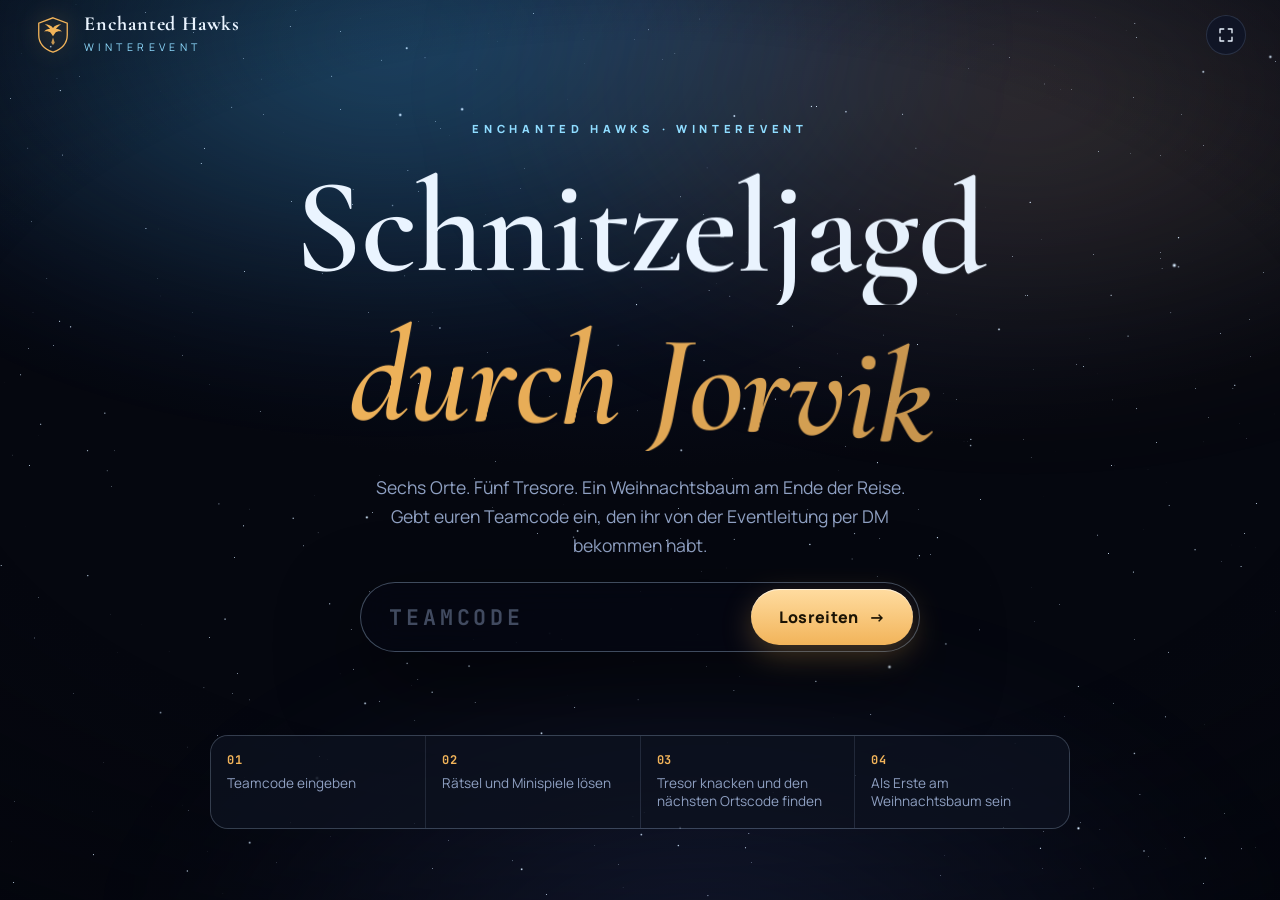
==== docs/index.html @ d9c4c658 "Winterevent-Website: Schnitzeljagd durch Jorvik Vollbild-Website mit eigenen Codes pro Team, 3D-Tres" ====
<!doctype html>
<html lang="de">
<head>
  <meta charset="utf-8">
  <meta name="viewport" content="width=device-width, initial-scale=1, viewport-fit=cover">
  <meta name="robots" content="noindex, nofollow">
  <meta name="theme-color" content="#05070f">
  <title>Schnitzeljagd durch Jorvik</title>
  <meta name="description" content="Enchanted Hawks Winterevent – Schnitzeljagd durch Jorvik">
  <link rel="icon" href="data:image/svg+xml,%3Csvg xmlns='http://www.w3.org/2000/svg' viewBox='0 0 64 64'%3E%3Ctext y='52' font-size='52'%3E%E2%9D%84%EF%B8%8F%3C/text%3E%3C/svg%3E">
  <link rel="preconnect" href="https://fonts.googleapis.com">
  <link rel="preconnect" href="https://fonts.gstatic.com" crossorigin>
  <link href="https://fonts.googleapis.com/css2?family=Cormorant+Garamond:ital,wght@0,500;0,600;0,700;1,500;1,600&family=JetBrains+Mono:wght@500;700&family=Manrope:wght@400;500;700;800&display=swap" rel="stylesheet">
  <link rel="stylesheet" href="style.css">
  <script type="importmap">{ "imports": { "three": "./vendor/three.module.min.js" } }</script>
</head>
<body>
  <!-- Ebene 1: Hintergründe -->
  <div class="bg" id="bg">
    <div class="bg-intro" id="bgIntro"><div class="aur a1"></div><div class="aur a2"></div><div class="aur a3"></div></div>
    <div class="map-stage" id="mapStage"><img id="mapImg" alt="" draggable="false"></div>
    <div class="vignette"></div>
  </div>

  <!-- Ebene 2: WebGL (Schnee + Tresor) -->
  <canvas id="gl" aria-hidden="true"></canvas>

  <!-- Ebene 3: Oberfläche -->
  <div class="ui">
    <div class="map-nodes" id="mapNodes"></div>

    <header class="hud" id="hud">
      <div class="brand">
        <svg class="crest" viewBox="0 0 64 64" aria-hidden="true"><use href="#crest"/></svg>
        <div><b>Enchanted Hawks</b><span>Winterevent</span></div>
      </div>
      <div class="hud-right">
        <div class="team" id="team" hidden><i></i><span id="teamName"></span></div>
        <button class="icon-btn" id="fsBtn" title="Vollbild" aria-label="Vollbild umschalten"><svg viewBox="0 0 24 24"><path d="M4 9V4h5M20 9V4h-5M4 15v5h5M20 15v5h-5"/></svg></button>
        <button class="icon-btn" id="logoutBtn" title="Team wechseln" aria-label="Team wechseln" hidden><svg viewBox="0 0 24 24"><path d="M15 4h4v16h-4M10 8l-4 4 4 4M6 12h10"/></svg></button>
      </div>
    </header>

    <main id="screens">
      <section class="screen" id="sIntro"></section>
      <section class="screen" id="sMap"></section>
      <section class="screen" id="sStation"></section>
      <section class="screen" id="sVault"></section>
      <section class="screen" id="sFinal"></section>
    </main>

    <nav class="progress" id="progress" hidden></nav>
  </div>

  <div class="flash" id="flash"></div>
  <div class="toast" id="toast" role="status"></div>

  <svg width="0" height="0" style="position:absolute" aria-hidden="true">
    <defs>
      <symbol id="crest" viewBox="0 0 64 64">
        <path fill="none" stroke="currentColor" stroke-width="2.2" d="M32 3 56 12v20c0 14-10 24-24 29C18 56 8 46 8 32V12z"/>
        <path fill="currentColor" d="M32 20c-3-4-8-6-14-6 4 2 7 5 9 8-4 0-7 1-10 4 5-1 9 0 11 2l4 6 4-6c2-2 6-3 11-2-3-3-6-4-10-4 2-3 5-6 9-8-6 0-11 2-14 6z"/>
        <path fill="currentColor" d="M32 36l-3 9 3 4 3-4z" opacity=".8"/>
      </symbol>
      <symbol id="lock" viewBox="0 0 24 24"><path fill="currentColor" d="M7 10V7a5 5 0 0 1 10 0v3h1.5A1.5 1.5 0 0 1 20 11.5v9a1.5 1.5 0 0 1-1.5 1.5h-13A1.5 1.5 0 0 1 4 20.5v-9A1.5 1.5 0 0 1 5.5 10H7zm2 0h6V7a3 3 0 0 0-6 0v3z"/></symbol>
      <symbol id="check" viewBox="0 0 24 24"><path fill="none" stroke="currentColor" stroke-width="3" stroke-linecap="round" stroke-linejoin="round" d="M5 12.5l4.5 4.5L19 7.5"/></symbol>
      <symbol id="hawk-shape" viewBox="0 0 64 44"><path fill="currentColor" d="M32 14c-3-5-8-8-14-9C11 4 5 6 0 9c6 0 11 2 15 5-5 0-9 2-12 6 6-2 12-2 16 0l5 6 4 14 4-14 5-6c4-2 10-2 16 0-3-4-7-6-12-6 4-3 9-5 15-5-5-3-11-5-18-4-6 1-11 4-14 9z"/></symbol>
    </defs>
  </svg>

  <script src="vendor/gsap.min.js"></script>
  <script src="data.js"></script>
  <script src="games.js"></script>
  <script type="module" src="app.js"></script>
</body>
</html>
---- docs/style.css ----
/* ============ Frost & Gold ============ */
:root {
  --ink: #05070f;
  --ink-2: #0a1022;
  --ink-3: #121c38;
  --glass: rgba(12, 20, 42, 0.62);
  --glass-hi: rgba(26, 40, 78, 0.55);
  --line: rgba(190, 220, 255, 0.14);
  --line-hi: rgba(190, 220, 255, 0.32);
  --frost: #eaf4ff;
  --ice: #8fdcff;
  --gold: #f2b45a;
  --gold-2: #ffdca0;
  --muted: #8fa0c2;
  --danger: #ff5d73;
  --ok: #7cf0bb;
  --display: 'Cormorant Garamond', Georgia, serif;
  --ui: 'Manrope', system-ui, sans-serif;
  --mono: 'JetBrains Mono', ui-monospace, monospace;
  --ease: cubic-bezier(.2, .8, .2, 1);
  color-scheme: dark;
}
* { box-sizing: border-box; -webkit-tap-highlight-color: transparent; }
html, body { margin: 0; height: 100%; background: var(--ink); }
body { font-family: var(--ui); color: var(--frost); overflow: hidden; -webkit-font-smoothing: antialiased; }
button { font: inherit; color: inherit; }
::selection { background: var(--gold); color: var(--ink); }

/* ---------- Ebenen ---------- */
.bg { position: fixed; inset: 0; z-index: 1; overflow: hidden; background: radial-gradient(120% 80% at 50% 0%, #0f1a3a 0%, var(--ink) 65%); }
#gl { position: fixed; inset: 0; width: 100%; height: 100%; z-index: 2; pointer-events: none; }
.ui { position: fixed; inset: 0; z-index: 3; }
.vignette { position: absolute; inset: 0; pointer-events: none; background: radial-gradient(120% 90% at 50% 45%, transparent 45%, rgba(3, 5, 12, 0.85) 100%); }

.bg-intro { position: absolute; inset: 0; }
.aur { position: absolute; width: 90vmax; height: 50vmax; border-radius: 50%; filter: blur(70px); opacity: 0.5; will-change: transform; }
.a1 { background: radial-gradient(closest-side, rgba(80, 210, 255, 0.55), transparent); top: -22vmax; left: -15vmax; animation: drift 22s ease-in-out infinite alternate; }
.a2 { background: radial-gradient(closest-side, rgba(242, 180, 90, 0.35), transparent); top: -18vmax; right: -25vmax; animation: drift 28s ease-in-out infinite alternate-reverse; }
.a3 { background: radial-gradient(closest-side, rgba(110, 140, 255, 0.35), transparent); bottom: -30vmax; left: 10vmax; animation: drift 34s ease-in-out infinite alternate; }
@keyframes drift { to { transform: translate3d(12vmax, 6vmax, 0) rotate(12deg); } }

.map-stage { position: absolute; opacity: 0; transform-origin: 0 0; will-change: transform; }
.map-stage img { width: 100%; height: 100%; display: block; filter: saturate(0.75) brightness(0.62) contrast(1.05); user-select: none;
  -webkit-mask-image: linear-gradient(to right, transparent, #000 9%, #000 91%, transparent), linear-gradient(to bottom, transparent 1%, #000 9%, #000 91%, transparent);
  -webkit-mask-composite: source-in; mask-image: linear-gradient(to right, transparent, #000 9%, #000 91%, transparent), linear-gradient(to bottom, transparent 1%, #000 9%, #000 91%, transparent); mask-composite: intersect; }
.map-nodes { position: absolute; transform-origin: 0 0; will-change: transform; pointer-events: none; opacity: 0; }
.map-nodes.on { pointer-events: auto; }

/* ---------- HUD ---------- */
.hud {
  position: absolute; top: 0; left: 0; right: 0; z-index: 20;
  display: flex; align-items: center; justify-content: space-between; gap: 12px;
  padding: max(14px, env(safe-area-inset-top)) clamp(16px, 3vw, 34px) 14px;
  pointer-events: none;
}
.hud > * { pointer-events: auto; }
.brand { display: flex; align-items: center; gap: 12px; }
.crest { width: 38px; height: 38px; color: var(--gold); filter: drop-shadow(0 0 12px rgba(242, 180, 90, 0.45)); }
.brand b { display: block; font-family: var(--display); font-weight: 700; font-size: 1.25rem; letter-spacing: 0.04em; line-height: 1; }
.brand span { font-size: 0.66rem; letter-spacing: 0.42em; text-transform: uppercase; color: var(--ice); }
.hud-right { display: flex; align-items: center; gap: 8px; }
.team { display: flex; align-items: center; gap: 10px; height: 40px; padding: 0 16px; border-radius: 999px; background: var(--glass); border: 1px solid var(--line); backdrop-filter: blur(14px); -webkit-backdrop-filter: blur(14px); font-weight: 700; font-size: 0.9rem; }
.team[hidden], .icon-btn[hidden], .progress[hidden] { display: none; }
.team i { width: 8px; height: 8px; border-radius: 50%; background: var(--ok); box-shadow: 0 0 10px var(--ok); }
.icon-btn { width: 40px; height: 40px; border-radius: 50%; border: 1px solid var(--line); background: var(--glass); backdrop-filter: blur(14px); -webkit-backdrop-filter: blur(14px); display: grid; place-items: center; cursor: pointer; transition: border-color .3s, transform .3s var(--ease); }
.icon-btn:hover { border-color: var(--gold); transform: translateY(-1px); }
.icon-btn svg { width: 18px; height: 18px; fill: none; stroke: var(--frost); stroke-width: 1.8; stroke-linecap: round; stroke-linejoin: round; }
@media (max-width: 560px) { .brand div { display: none; } .team { padding: 0 12px; font-size: 0.8rem; } }

/* ---------- Screens ---------- */
.screen { position: absolute; inset: 0; display: none; }
.screen.active { display: flex; }

.eyebrow { font-family: var(--ui); font-weight: 800; font-size: 0.7rem; letter-spacing: 0.42em; text-transform: uppercase; color: var(--ice); }
.display { font-family: var(--display); font-weight: 600; line-height: 0.95; letter-spacing: -0.01em; margin: 0; }
.display em { font-style: italic; color: var(--gold); }
.lead { color: var(--muted); font-size: clamp(0.98rem, 1.4vw, 1.1rem); line-height: 1.65; margin: 0; }
.split-char { display: inline-block; will-change: transform, opacity; }

/* Buttons */
.btn {
  --bg: linear-gradient(180deg, var(--gold-2), var(--gold));
  position: relative; display: inline-flex; align-items: center; justify-content: center; gap: 10px;
  height: 56px; padding: 0 28px; border-radius: 999px; border: 0; cursor: pointer;
  background: var(--bg); color: #1b1304; font-weight: 800; letter-spacing: 0.02em; white-space: nowrap;
  box-shadow: 0 10px 30px rgba(242, 180, 90, 0.28), inset 0 1px 0 rgba(255, 255, 255, 0.6);
  transition: transform .35s var(--ease), box-shadow .35s var(--ease), filter .2s;
  overflow: hidden;
}
.btn::after { content: ''; position: absolute; inset: 0; background: linear-gradient(110deg, transparent 30%, rgba(255,255,255,.55) 50%, transparent 70%); transform: translateX(-120%); transition: transform .8s var(--ease); }
.btn:hover { transform: translateY(-2px); box-shadow: 0 16px 40px rgba(242, 180, 90, 0.4), inset 0 1px 0 rgba(255,255,255,.6); }
.btn:hover::after { transform: translateX(120%); }
.btn:active { transform: translateY(1px) scale(0.98); }
.btn:disabled { filter: saturate(0.3) brightness(0.8); cursor: progress; }
.btn .arrow { transition: transform .35s var(--ease); }
.btn:hover .arrow { transform: translateX(4px); }
.btn.ghost { --bg: transparent; color: var(--frost); border: 1px solid var(--line-hi); box-shadow: none; backdrop-filter: blur(10px); }
.btn.ghost:hover { border-color: var(--gold); color: var(--gold-2); }
.btn.ice { --bg: linear-gradient(180deg, #d6f4ff, var(--ice)); color: #04212e; box-shadow: 0 10px 30px rgba(143, 220, 255, 0.28), inset 0 1px 0 rgba(255,255,255,.7); }
.btn.sm { height: 42px; padding: 0 18px; font-size: 0.88rem; }
.back { position: absolute; top: max(78px, calc(env(safe-area-inset-top) + 64px)); left: clamp(16px, 3vw, 34px); z-index: 5; }

/* Code-Feld */
.codebox { display: flex; align-items: center; gap: 6px; padding: 6px; border-radius: 999px; background: rgba(5, 8, 18, 0.72); border: 1px solid var(--line-hi); backdrop-filter: blur(18px); -webkit-backdrop-filter: blur(18px); box-shadow: 0 30px 80px rgba(0,0,0,.5); width: min(560px, 100%); transition: border-color .3s, box-shadow .3s; }
.codebox:focus-within { border-color: rgba(242, 180, 90, 0.7); box-shadow: 0 30px 80px rgba(0,0,0,.5), 0 0 0 6px rgba(242, 180, 90, 0.1); }
.codebox input { flex: 1; min-width: 0; height: 52px; border: 0; outline: 0; background: transparent; color: var(--frost); font-family: var(--mono); font-weight: 700; font-size: clamp(1.05rem, 2.6vw, 1.35rem); letter-spacing: 0.22em; text-transform: uppercase; padding: 0 8px 0 22px; }
.codebox input::placeholder { color: rgba(143, 160, 194, 0.45); letter-spacing: 0.18em; }
.codebox.err { border-color: var(--danger); }
.msg { min-height: 1.4em; margin-top: 14px; font-weight: 700; font-size: 0.92rem; color: var(--muted); }
.msg.err { color: var(--danger); }
.msg.ok { color: var(--ok); }

/* ---------- Intro ---------- */
#sIntro { align-items: center; justify-content: center; text-align: center; padding: 90px 20px 40px; overflow-y: auto; }
.intro { width: min(980px, 100%); display: flex; flex-direction: column; align-items: center; gap: 22px; }
.intro .display { font-size: clamp(3rem, 10.5vw, 8.4rem); }
.intro .display .line { display: block; overflow: hidden; padding: 0.04em 0.06em 0.1em; }
.intro .lead { max-width: 560px; }
.intro-steps { display: grid; grid-template-columns: repeat(4, 1fr); gap: 1px; margin-top: 26px; border: 1px solid var(--line); border-radius: 18px; overflow: hidden; background: var(--line); width: min(860px, 100%); }
.intro-steps div { background: rgba(6, 10, 22, 0.78); padding: 16px 16px 18px; text-align: left; font-size: 0.85rem; color: var(--muted); }
.intro-steps b { display: block; font-family: var(--mono); color: var(--gold); font-size: 0.75rem; margin-bottom: 6px; letter-spacing: 0.08em; }
@media (max-width: 720px) { .intro-steps { grid-template-columns: 1fr 1fr; } }

/* ---------- Karte ---------- */
#sMap { pointer-events: none; }
#sMap > * { pointer-events: auto; }
.node {
  position: absolute; transform: translate(-50%, -50%); width: 0; height: 0; border: 0; padding: 0; background: none; cursor: pointer;
}
.node .dot { position: absolute; left: 50%; top: 50%; width: 44px; height: 44px; margin: -22px; border-radius: 50%; display: grid; place-items: center; background: rgba(5, 8, 18, 0.85); border: 2px solid var(--line-hi); box-shadow: 0 6px 20px rgba(0,0,0,.6); transition: transform .4s var(--ease), border-color .3s; }
.node .dot svg { width: 18px; height: 18px; color: var(--muted); }
.node .num { font-family: var(--mono); font-weight: 700; color: var(--frost); }
.node .label { position: absolute; left: 50%; top: 30px; transform: translateX(-50%); white-space: nowrap; font-weight: 800; font-size: 0.74rem; letter-spacing: 0.12em; text-transform: uppercase; padding: 5px 11px; border-radius: 999px; background: rgba(5, 8, 18, 0.82); border: 1px solid var(--line); }
.node.right .label { left: 32px; top: -13px; transform: none; }
.node.done .label { color: var(--gold-2); border-color: rgba(242,180,90,.35); }
.node.current .label, .node.ready .label { color: var(--frost); border-color: rgba(143,220,255,.5); }
.node.done .dot { border-color: var(--gold); background: radial-gradient(circle, #3b2a10, #120c04); }
.node.done .dot svg { color: var(--gold); }
.node.current .dot, .node.ready .dot { border-color: var(--ice); background: radial-gradient(circle, #0e3a52, #04121b); }
.node.current .dot::before, .node.ready .dot::before { content: ''; position: absolute; inset: -2px; border-radius: 50%; border: 2px solid var(--ice); animation: ping 2.2s var(--ease) infinite; }
.node.ready .dot { border-color: var(--gold); background: radial-gradient(circle, #3b2a10, #120c04); }
.node.ready .dot::before { border-color: var(--gold); }
.node.locked { cursor: default; }
.node.locked .label { color: var(--muted); }
.node:not(.locked):hover .dot { transform: scale(1.15); }
@keyframes ping { 0% { transform: scale(1); opacity: .9; } 100% { transform: scale(2.3); opacity: 0; } }
.winter-inset { position: absolute; transform: translate(-50%, -50%); border-radius: 50%; overflow: hidden; border: 3px solid var(--gold); box-shadow: 0 0 0 8px rgba(5,8,18,.6), 0 20px 60px rgba(0,0,0,.7); pointer-events: none; }
.winter-inset img { width: 100%; height: 100%; object-fit: cover; filter: brightness(0.85); }
.routes { position: absolute; inset: 0; width: 100%; height: 100%; overflow: visible; pointer-events: none; }
.routes path { fill: none; stroke-linecap: round; }
.routes .r-bg { stroke: rgba(234, 244, 255, 0.28); stroke-width: 3; stroke-dasharray: 2 12; }
.routes .r-done { stroke: var(--gold); stroke-width: 4; filter: drop-shadow(0 0 6px rgba(242,180,90,.8)); }

.map-card {
  position: absolute; left: clamp(16px, 3vw, 34px); bottom: calc(max(20px, env(safe-area-inset-bottom)) + 64px);
  width: min(420px, calc(100% - 32px)); padding: 22px 24px 24px; border-radius: 24px;
  background: var(--glass); border: 1px solid var(--line); backdrop-filter: blur(22px) saturate(1.2); -webkit-backdrop-filter: blur(22px) saturate(1.2);
  box-shadow: 0 30px 80px rgba(0,0,0,.55);
}
.map-card h2 { font-size: clamp(2rem, 4vw, 2.8rem); margin: 6px 0 8px; }
.map-card .lead { font-size: 0.95rem; margin-bottom: 18px; }

/* Fortschritt */
.progress { pointer-events: none; position: absolute; left: 50%; bottom: max(18px, env(safe-area-inset-bottom)); transform: translateX(-50%); display: flex; gap: 6px; padding: 8px; border-radius: 999px; background: var(--glass); border: 1px solid var(--line); backdrop-filter: blur(14px); -webkit-backdrop-filter: blur(14px); z-index: 15; }
.progress span { width: 34px; height: 6px; border-radius: 6px; background: rgba(143, 160, 194, 0.25); transition: background .6s; }
.progress span.done { background: var(--gold); box-shadow: 0 0 10px rgba(242,180,90,.6); }
.progress span.current { background: var(--ice); }
@media (max-width: 760px) { .map-card { left: 16px; right: 16px; width: auto; bottom: calc(max(16px, env(safe-area-inset-bottom)) + 52px); padding: 16px 18px 18px; } .map-card h2 { font-size: 2rem; margin: 4px 0 6px; } .map-card .lead { display: -webkit-box; -webkit-line-clamp: 2; -webkit-box-orient: vertical; overflow: hidden; margin-bottom: 14px; } .map-card .btn { height: 50px; } .progress span { width: 22px; } }

/* ---------- Station ---------- */
#sStation { overflow-y: auto; overscroll-behavior: contain; background: linear-gradient(180deg, rgba(5,7,15,.78), rgba(5,7,15,.92)); backdrop-filter: blur(10px); -webkit-backdrop-filter: blur(10px); }
.station { width: min(1280px, 100%); margin: 0 auto; padding: 130px clamp(16px, 4vw, 48px) 130px; display: grid; grid-template-columns: minmax(0, 0.85fr) minmax(0, 1.15fr); gap: clamp(28px, 5vw, 72px); align-items: start; }
.station-side { position: sticky; top: 130px; }
.station-side .display { font-size: clamp(2.8rem, 6.5vw, 5.6rem); margin: 10px 0 18px; }
.station-side .tag { display: inline-flex; gap: 8px; align-items: center; font-family: var(--mono); font-size: 0.78rem; color: var(--gold); border: 1px solid rgba(242,180,90,.4); padding: 6px 12px; border-radius: 999px; margin-top: 22px; }
.station-main { min-width: 0; }
.stage-card { background: rgba(10, 16, 34, 0.7); border: 1px solid var(--line); border-radius: 28px; padding: clamp(18px, 3vw, 32px); box-shadow: 0 40px 100px rgba(0,0,0,.45); }
.cta-row { display: flex; flex-wrap: wrap; gap: 12px; align-items: center; margin-top: 26px; }
.cta-note { color: var(--ok); font-weight: 700; font-size: 0.92rem; }
@media (max-width: 900px) { .station { grid-template-columns: 1fr; padding-top: 120px; } .station-side { position: static; } }

/* Ankunft / gesperrt */
.arrive { margin: auto; width: min(760px, 100%); padding: 120px 20px 110px; text-align: center; display: flex; flex-direction: column; align-items: center; gap: 18px; }
.arrive .display { font-size: clamp(3rem, 10vw, 7rem); }
.arrive .lead { max-width: 520px; }
.arrive-map { position: relative; width: min(360px, 80vw); aspect-ratio: 1; border-radius: 50%; overflow: hidden; border: 3px solid var(--gold); box-shadow: 0 0 0 10px rgba(5,8,18,.6), 0 30px 80px rgba(0,0,0,.6); }
.arrive-map img { width: 100%; height: 100%; object-fit: cover; }
.arrive-map .pin { position: absolute; width: 18px; height: 18px; margin: -9px; border-radius: 50%; background: var(--gold); box-shadow: 0 0 0 6px rgba(242,180,90,.35), 0 0 30px 8px rgba(255,220,160,.8); }
.arrive-map .pin::after { content: ''; position: absolute; inset: -6px; border-radius: 50%; border: 2px solid var(--gold-2); animation: ping 1.8s var(--ease) infinite; }

/* ---------- Tresor ---------- */
#sVault { flex-direction: column; align-items: center; justify-content: flex-end; padding: 0 16px calc(max(26px, env(safe-area-inset-bottom)) + 60px); text-align: center; pointer-events: none; }
#sVault > * { pointer-events: auto; }
.vault-ui { display: flex; flex-direction: column; align-items: center; gap: 10px; width: min(560px, 100%); }
.vault-ui .eyebrow { margin-bottom: 4px; }
.vault-title { font-family: var(--display); font-weight: 600; font-size: clamp(1.8rem, 4vw, 2.6rem); margin: 0 0 8px; text-shadow: 0 4px 30px #000; }
.vault-hint { color: var(--muted); font-size: 0.9rem; margin: 0 0 6px; text-shadow: 0 2px 12px #000; }
.reveal { position: absolute; inset: 0; display: none; align-items: center; justify-content: center; padding: 100px 16px 90px; pointer-events: none; }
.reveal.on { display: flex; }
.reveal-card { pointer-events: auto; text-align: center; width: min(640px, 100%); padding: clamp(24px, 4vw, 40px); border-radius: 30px; background: rgba(10, 7, 3, 0.74); border: 1px solid rgba(255, 220, 160, 0.4); backdrop-filter: blur(18px) saturate(1.3); -webkit-backdrop-filter: blur(16px); box-shadow: 0 40px 120px rgba(0,0,0,.5), 0 0 120px rgba(242,180,90,.25); }
.reveal-card .display { font-size: clamp(2.2rem, 6vw, 3.8rem); margin: 8px 0 14px; }
.big-code { display: flex; justify-content: center; flex-wrap: wrap; gap: 6px; margin: 18px 0 20px; }
.big-code span { font-family: var(--mono); font-weight: 700; font-size: clamp(1.4rem, 4.6vw, 2.4rem); min-width: 1.1em; padding: 6px 4px; border-radius: 10px; color: var(--gold-2); background: rgba(5,8,18,.7); border: 1px solid rgba(242,180,90,.45); text-shadow: 0 0 18px rgba(242,180,90,.8); }
.big-code span.sep { background: none; border: 0; color: var(--muted); min-width: .5em; }
.reveal-card .lead { font-size: 0.95rem; color: #d9c9ad; }
.fallback-vault { width: 220px; height: 220px; margin: 0 auto 24px; border-radius: 50%; border: 8px solid var(--gold); background: radial-gradient(circle, #6d7894, #2e3548); }

/* ---------- Finale ---------- */
#sFinal { overflow-y: auto; align-items: center; justify-content: center; background: radial-gradient(80% 70% at 50% 40%, rgba(242,180,90,.18), rgba(5,7,15,.92) 70%); }
.final { width: min(820px, 100%); padding: 110px 20px 110px; text-align: center; display: flex; flex-direction: column; align-items: center; gap: 16px; }
.final .display { font-size: clamp(3.2rem, 11vw, 8rem); }
.final .tree { width: min(200px, 46vw); filter: drop-shadow(0 0 40px rgba(242,180,90,.35)); }
.final .tree .light { animation: twinkle 1.6s ease-in-out infinite alternate; }
@keyframes twinkle { from { opacity: .3; } to { opacity: 1; } }
.final .stamp { font-family: var(--mono); color: var(--muted); font-size: 0.9rem; }

/* ---------- Effekte ---------- */
.flash { position: fixed; inset: 0; z-index: 40; pointer-events: none; opacity: 0; background: radial-gradient(circle at 50% 50%, rgba(255, 236, 200, 0.95), rgba(242, 180, 90, 0.4) 40%, transparent 75%); }
.toast { position: fixed; left: 50%; top: 84px; z-index: 50; transform: translate(-50%, -20px); opacity: 0; pointer-events: none; padding: 12px 20px; border-radius: 999px; background: rgba(5,8,18,.9); border: 1px solid var(--line-hi); font-weight: 700; font-size: 0.9rem; }
.confetti { position: fixed; top: 0; left: 0; z-index: 45; width: 9px; height: 14px; pointer-events: none; border-radius: 2px; will-change: transform; }

/* ============ Minispiele ============ */
.slots { display: flex; gap: 8px; flex-wrap: wrap; justify-content: center; margin: 22px 0 4px; }
.slot { width: 46px; height: 58px; border-radius: 12px; display: grid; place-items: center; font-family: var(--mono); font-weight: 700; font-size: 1.5rem; color: var(--gold-2); background: rgba(5,8,18,.7); border: 1px dashed rgba(242,180,90,.35); }
.slot.filled { border: 1px solid var(--gold); box-shadow: 0 0 18px rgba(242,180,90,.35), inset 0 0 12px rgba(242,180,90,.15); animation: pop .5s var(--ease); }
@keyframes pop { 0% { transform: scale(.4) rotate(-8deg); opacity: 0; } 100% { transform: none; opacity: 1; } }
.game-meta { text-align: center; color: var(--muted); margin-top: 12px; font-size: 0.88rem; font-family: var(--mono); }
.solved-note { display: none; }
.loading { display: grid; place-items: center; min-height: 260px; color: var(--muted); }
.spinner { width: 40px; height: 40px; border-radius: 50%; border: 3px solid rgba(143,220,255,.15); border-top-color: var(--ice); animation: spin .9s linear infinite; margin: 0 auto 12px; }
@keyframes spin { to { transform: rotate(360deg); } }
.shake { animation: shake .45s; }
@keyframes shake { 20%, 60% { transform: translateX(-8px); } 40%, 80% { transform: translateX(8px); } }

/* Rätsel */
.riddles { display: grid; grid-template-columns: repeat(2, minmax(0, 1fr)); gap: 14px; }
@media (max-width: 620px) { .riddles { grid-template-columns: 1fr; } }
.riddle { position: relative; padding: 22px 22px 20px; border-radius: 20px; background: linear-gradient(160deg, rgba(26,40,78,.55), rgba(10,16,34,.4)); border: 1px solid var(--line); }
.riddle .nr { font-family: var(--mono); font-size: 0.75rem; color: var(--gold); letter-spacing: 0.12em; margin-bottom: 10px; }
.riddle .nr b { font-family: var(--display); font-size: 2.4rem; line-height: 1; margin-right: 6px; color: var(--gold-2); font-weight: 600; }
.riddle p { margin: 0; font-family: var(--display); font-style: italic; font-size: 1.22rem; line-height: 1.45; color: #dfe9fb; }
.riddle .place-row { display: flex; gap: 8px; margin-top: 14px; }
.riddle .place-row input { flex: 1; min-width: 0; height: 42px; padding: 0 14px; border-radius: 999px; border: 1px solid var(--line-hi); background: rgba(5,8,18,.6); color: var(--frost); font: inherit; }
.riddle .digit-badge { margin-top: 12px; color: var(--ok); font-weight: 700; }

/* Memory */
.memory { display: grid; grid-template-columns: repeat(4, minmax(0, 1fr)); gap: clamp(8px, 1.4vw, 14px); max-width: 560px; margin: 0 auto; }
.card { aspect-ratio: 3 / 4; perspective: 900px; cursor: pointer; border: 0; padding: 0; background: none; }
.card-inner { position: relative; width: 100%; height: 100%; transition: transform .6s var(--ease); transform-style: preserve-3d; }
.card.flipped .card-inner, .card.matched .card-inner { transform: rotateY(180deg); }
.card-face { position: absolute; inset: 0; border-radius: 16px; backface-visibility: hidden; -webkit-backface-visibility: hidden; display: grid; place-items: center; }
.card-back { background: linear-gradient(150deg, #16234a, #070c1c); border: 1px solid rgba(242,180,90,.35); box-shadow: inset 0 0 0 6px rgba(5,8,18,.6), inset 0 0 0 7px rgba(242,180,90,.18); }
.card-back svg { width: 42%; color: var(--gold); opacity: .8; }
.card:hover .card-back { border-color: var(--gold); }
.card-front { transform: rotateY(180deg); background: linear-gradient(160deg, #f6fbff, #cfe3f7); border: 1px solid #fff; }
.card-front svg { width: 64%; height: 64%; }
.card.matched .card-front { box-shadow: 0 0 0 2px var(--gold), 0 0 26px rgba(242,180,90,.55); }

/* Detektiv */
.scene-wrap { position: relative; border-radius: 20px; overflow: hidden; border: 1px solid var(--line-hi); box-shadow: 0 20px 60px rgba(0,0,0,.5); }
.scene { display: block; width: 100%; height: auto; cursor: crosshair; touch-action: manipulation; }
.find-list { display: flex; gap: 8px; flex-wrap: wrap; justify-content: center; margin-top: 16px; }
.find-item { padding: 7px 14px; border-radius: 999px; border: 1px solid var(--line-hi); color: var(--muted); font-weight: 700; font-size: 0.85rem; }
.find-item.found { color: var(--ok); border-color: rgba(124,240,187,.6); text-decoration: line-through; }

/* Buchstabensalat */
.words { display: grid; gap: 10px; }
.word-row { display: grid; grid-template-columns: minmax(0, 1fr) minmax(0, 1fr) auto; gap: 10px; align-items: center; padding: 12px 12px 12px 18px; border-radius: 18px; background: rgba(26,40,78,.35); border: 1px solid var(--line); transition: border-color .3s, background .3s; }
.scrambled { font-family: var(--mono); font-weight: 700; letter-spacing: 0.28em; color: var(--ice); font-size: 1.05rem; word-break: break-all; }
.word-hint { display: block; font-family: var(--ui); letter-spacing: 0; font-weight: 500; font-size: 0.8rem; color: var(--muted); margin-top: 4px; }
.word-row input { height: 44px; padding: 0 14px; border-radius: 999px; border: 1px solid var(--line-hi); background: rgba(5,8,18,.6); color: var(--frost); font-family: var(--mono); font-weight: 700; letter-spacing: .12em; text-transform: uppercase; min-width: 0; width: 100%; }
.word-row input:focus { outline: none; border-color: var(--gold); }
.word-row .btn { height: 44px; padding: 0 18px; font-size: .85rem; }
.word-row.solved { border-color: rgba(124,240,187,.5); background: rgba(124,240,187,.06); }
.word-row.solved input { color: var(--ok); border-color: rgba(124,240,187,.5); }
@media (max-width: 560px) { .word-row { grid-template-columns: 1fr auto; } .word-row .scrambled { grid-column: 1 / -1; } }

/* Schiebepuzzle */
.slide { position: relative; width: min(420px, 100%); aspect-ratio: 1; margin: 0 auto; border-radius: 20px; background: rgba(5,8,18,.8); border: 1px solid rgba(242,180,90,.5); overflow: hidden; touch-action: manipulation; box-shadow: 0 30px 80px rgba(0,0,0,.5); }
.tile { position: absolute; width: calc(100% / 3); height: calc(100% / 3); border: 1px solid rgba(5,8,18,.9); background-repeat: no-repeat; background-size: 300% 300%; cursor: pointer; transition: left .22s var(--ease), top .22s var(--ease); border-radius: 6px; padding: 0; }
.tile:focus-visible { outline: 2px solid var(--ice); z-index: 2; }
.slide.solved .tile { border-color: transparent; border-radius: 0; cursor: default; }

@media (prefers-reduced-motion: reduce) {
  *, *::before, *::after { animation-duration: .01ms !important; transition-duration: .01ms !important; }
}
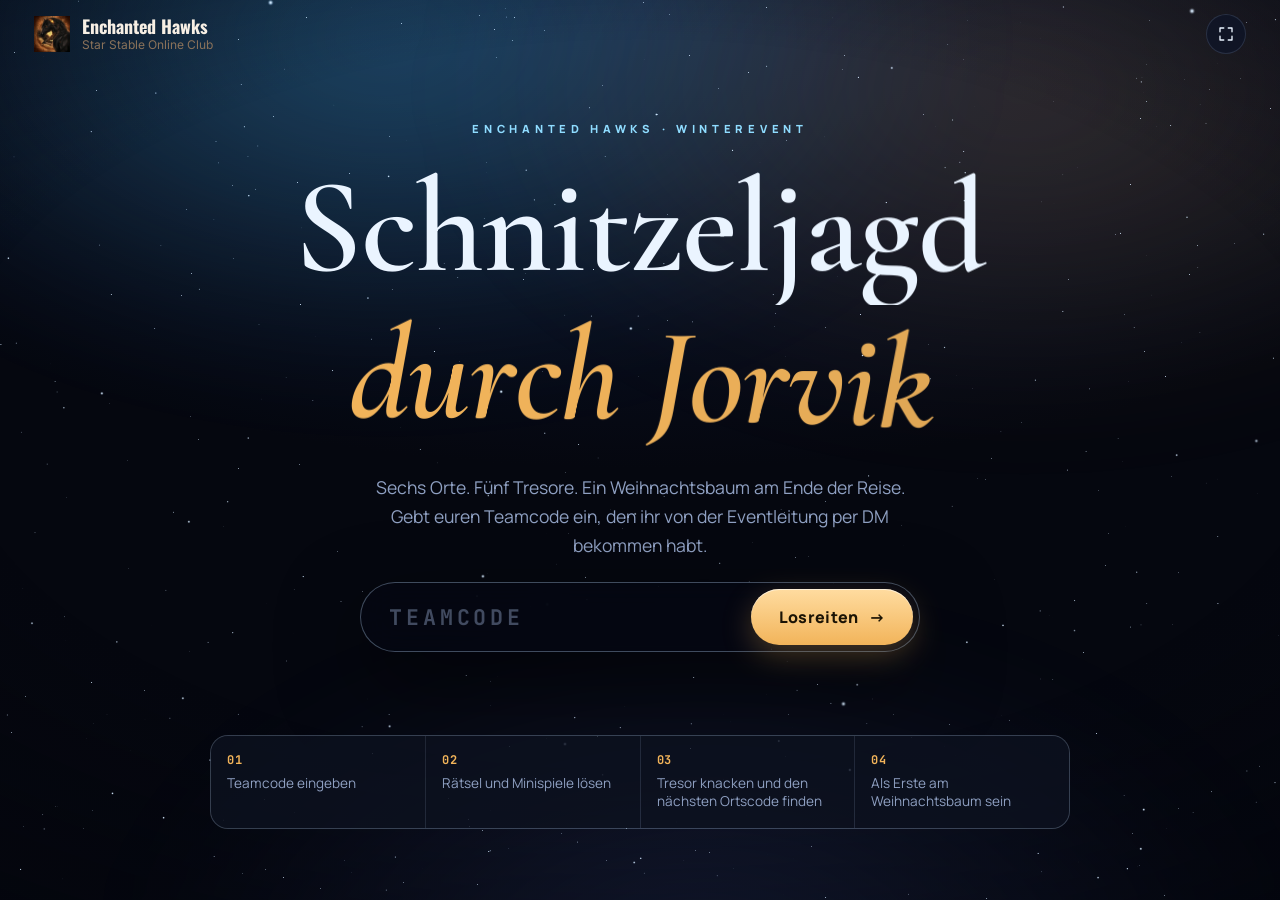
==== commit a586d20f: "nginx-Deployment mit Anleitung, Club-Logo wie enchantedhawks.eu - deploy/nginx/winterevent.conf: sta" ====
--- a/docs/index.html
+++ b/docs/index.html
@@ -7,10 +7,10 @@
   <meta name="theme-color" content="#05070f">
   <title>Schnitzeljagd durch Jorvik</title>
   <meta name="description" content="Enchanted Hawks Winterevent – Schnitzeljagd durch Jorvik">
-  <link rel="icon" href="data:image/svg+xml,%3Csvg xmlns='http://www.w3.org/2000/svg' viewBox='0 0 64 64'%3E%3Ctext y='52' font-size='52'%3E%E2%9D%84%EF%B8%8F%3C/text%3E%3C/svg%3E">
+  <link rel="icon" type="image/webp" href="img/logo-mark.webp">
   <link rel="preconnect" href="https://fonts.googleapis.com">
   <link rel="preconnect" href="https://fonts.gstatic.com" crossorigin>
-  <link href="https://fonts.googleapis.com/css2?family=Cormorant+Garamond:ital,wght@0,500;0,600;0,700;1,500;1,600&family=JetBrains+Mono:wght@500;700&family=Manrope:wght@400;500;700;800&display=swap" rel="stylesheet">
+  <link href="https://fonts.googleapis.com/css2?family=Cormorant+Garamond:ital,wght@0,500;0,600;0,700;1,500;1,600&family=Inter:wght@400&family=JetBrains+Mono:wght@500;700&family=Manrope:wght@400;500;700;800&family=Oswald:wght@700&display=swap" rel="stylesheet">
   <link rel="stylesheet" href="style.css">
   <script type="importmap">{ "imports": { "three": "./vendor/three.module.min.js" } }</script>
 </head>
@@ -30,10 +30,13 @@
     <div class="map-nodes" id="mapNodes"></div>
 
     <header class="hud" id="hud">
-      <div class="brand">
-        <svg class="crest" viewBox="0 0 64 64" aria-hidden="true"><use href="#crest"/></svg>
-        <div><b>Enchanted Hawks</b><span>Winterevent</span></div>
-      </div>
+      <a class="brand" href="https://enchantedhawks.eu" target="_blank" rel="noopener" aria-label="Enchanted Hawks – zur Clubseite">
+        <img src="img/logo-mark.webp" alt="" class="brand-logo" width="40" height="40">
+        <span class="brand-text">
+          <span class="brand-name">Enchanted Hawks</span>
+          <span class="brand-tag">Star Stable Online Club</span>
+        </span>
+      </a>
       <div class="hud-right">
         <div class="team" id="team" hidden><i></i><span id="teamName"></span></div>
         <button class="icon-btn" id="fsBtn" title="Vollbild" aria-label="Vollbild umschalten"><svg viewBox="0 0 24 24"><path d="M4 9V4h5M20 9V4h-5M4 15v5h5M20 15v5h-5"/></svg></button>
--- a/docs/style.css
+++ b/docs/style.css
@@ -14,6 +14,8 @@
   --muted: #8fa0c2;
   --danger: #ff5d73;
   --ok: #7cf0bb;
+  --brand-text: #f7efe4;
+  --brand-dim: #8a725a;
   --display: 'Cormorant Garamond', Georgia, serif;
   --ui: 'Manrope', system-ui, sans-serif;
   --mono: 'JetBrains Mono', ui-monospace, monospace;
@@ -54,10 +56,13 @@
   pointer-events: none;
 }
 .hud > * { pointer-events: auto; }
-.brand { display: flex; align-items: center; gap: 12px; }
-.crest { width: 38px; height: 38px; color: var(--gold); filter: drop-shadow(0 0 12px rgba(242, 180, 90, 0.45)); }
-.brand b { display: block; font-family: var(--display); font-weight: 700; font-size: 1.25rem; letter-spacing: 0.04em; line-height: 1; }
-.brand span { font-size: 0.66rem; letter-spacing: 0.42em; text-transform: uppercase; color: var(--ice); }
+/* Marke exakt wie auf enchantedhawks.eu */
+.brand { display: flex; align-items: center; gap: .75rem; text-decoration: none; color: var(--brand-text); }
+.brand-logo { width: 2.25rem; height: 2.25rem; border-radius: 0; object-fit: cover; display: block; }
+.brand-text { display: flex; flex-direction: column; line-height: 1.2; }
+.brand-name { font-family: 'Oswald', 'Haettenschweiler', 'Arial Narrow', sans-serif; font-weight: 700; font-size: 1.125rem; }
+.brand-tag { font-family: 'Inter', system-ui, -apple-system, 'Segoe UI', sans-serif; font-size: .75rem; color: var(--brand-dim); }
+.brand:focus-visible { outline: 2px solid var(--gold); outline-offset: 4px; }
 .hud-right { display: flex; align-items: center; gap: 8px; }
 .team { display: flex; align-items: center; gap: 10px; height: 40px; padding: 0 16px; border-radius: 999px; background: var(--glass); border: 1px solid var(--line); backdrop-filter: blur(14px); -webkit-backdrop-filter: blur(14px); font-weight: 700; font-size: 0.9rem; }
 .team[hidden], .icon-btn[hidden], .progress[hidden] { display: none; }
@@ -65,7 +70,7 @@
 .icon-btn { width: 40px; height: 40px; border-radius: 50%; border: 1px solid var(--line); background: var(--glass); backdrop-filter: blur(14px); -webkit-backdrop-filter: blur(14px); display: grid; place-items: center; cursor: pointer; transition: border-color .3s, transform .3s var(--ease); }
 .icon-btn:hover { border-color: var(--gold); transform: translateY(-1px); }
 .icon-btn svg { width: 18px; height: 18px; fill: none; stroke: var(--frost); stroke-width: 1.8; stroke-linecap: round; stroke-linejoin: round; }
-@media (max-width: 560px) { .brand div { display: none; } .team { padding: 0 12px; font-size: 0.8rem; } }
+@media (max-width: 560px) { .brand-text { display: none; } .team { padding: 0 12px; font-size: 0.8rem; } }
 
 /* ---------- Screens ---------- */
 .screen { position: absolute; inset: 0; display: none; }
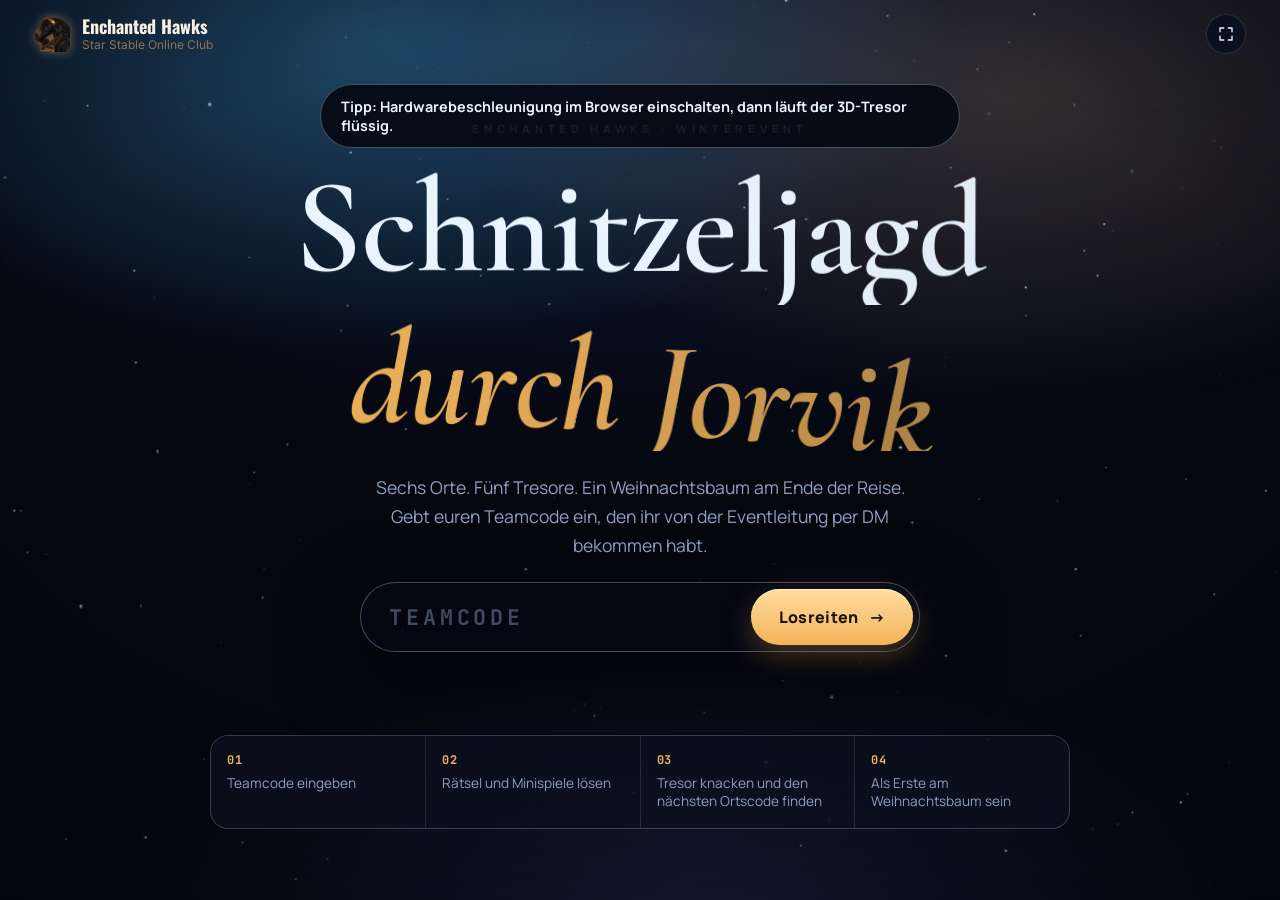
==== commit 15babe78: "Opera GX: Lite-Modus ohne Hardwarebeschleunigung - Erkennt Software-WebGL (z. B. Opera GX mit abgesc" ====
--- a/docs/index.html
+++ b/docs/index.html
@@ -5,6 +5,7 @@
   <meta name="viewport" content="width=device-width, initial-scale=1, viewport-fit=cover">
   <meta name="robots" content="noindex, nofollow">
   <meta name="theme-color" content="#05070f">
+  <meta name="color-scheme" content="dark">
   <title>Schnitzeljagd durch Jorvik</title>
   <meta name="description" content="Enchanted Hawks Winterevent – Schnitzeljagd durch Jorvik">
   <link rel="icon" type="image/webp" href="img/logo-mark.webp">
--- a/docs/style.css
+++ b/docs/style.css
@@ -3,7 +3,7 @@
   --ink: #05070f;
   --ink-2: #0a1022;
   --ink-3: #121c38;
-  --glass: rgba(12, 20, 42, 0.62);
+  --glass: rgba(10, 16, 34, 0.9);
   --glass-hi: rgba(26, 40, 78, 0.55);
   --line: rgba(190, 220, 255, 0.14);
   --line-hi: rgba(190, 220, 255, 0.32);
@@ -35,7 +35,11 @@
 .vignette { position: absolute; inset: 0; pointer-events: none; background: radial-gradient(120% 90% at 50% 45%, transparent 45%, rgba(3, 5, 12, 0.85) 100%); }
 
 .bg-intro { position: absolute; inset: 0; }
-.aur { position: absolute; width: 90vmax; height: 50vmax; border-radius: 50%; filter: blur(70px); opacity: 0.5; will-change: transform; }
+.aur { position: absolute; width: 90vmax; height: 50vmax; border-radius: 50%; opacity: 0.5; will-change: transform; }
+@media (max-width: 760px) { .aur { animation: none !important; } }
+/* Lite-Modus (ohne Grafikkarte): keine dauerhaften Hintergrund-Animationen */
+.lite .aur, .lite .node .dot::before, .lite .final .tree .light { animation: none !important; }
+.lite .map-stage img { -webkit-mask-image: none; mask-image: none; }
 .a1 { background: radial-gradient(closest-side, rgba(80, 210, 255, 0.55), transparent); top: -22vmax; left: -15vmax; animation: drift 22s ease-in-out infinite alternate; }
 .a2 { background: radial-gradient(closest-side, rgba(242, 180, 90, 0.35), transparent); top: -18vmax; right: -25vmax; animation: drift 28s ease-in-out infinite alternate-reverse; }
 .a3 { background: radial-gradient(closest-side, rgba(110, 140, 255, 0.35), transparent); bottom: -30vmax; left: 10vmax; animation: drift 34s ease-in-out infinite alternate; }
@@ -58,16 +62,16 @@
 .hud > * { pointer-events: auto; }
 /* Marke exakt wie auf enchantedhawks.eu */
 .brand { display: flex; align-items: center; gap: .75rem; text-decoration: none; color: var(--brand-text); }
-.brand-logo { width: 2.25rem; height: 2.25rem; border-radius: 0; object-fit: cover; display: block; }
+.brand-logo { width: 2.25rem; height: 2.25rem; object-fit: contain; display: block; filter: drop-shadow(0 0 5px rgba(242, 172, 85, 0.45)); }
 .brand-text { display: flex; flex-direction: column; line-height: 1.2; }
 .brand-name { font-family: 'Oswald', 'Haettenschweiler', 'Arial Narrow', sans-serif; font-weight: 700; font-size: 1.125rem; }
 .brand-tag { font-family: 'Inter', system-ui, -apple-system, 'Segoe UI', sans-serif; font-size: .75rem; color: var(--brand-dim); }
 .brand:focus-visible { outline: 2px solid var(--gold); outline-offset: 4px; }
 .hud-right { display: flex; align-items: center; gap: 8px; }
-.team { display: flex; align-items: center; gap: 10px; height: 40px; padding: 0 16px; border-radius: 999px; background: var(--glass); border: 1px solid var(--line); backdrop-filter: blur(14px); -webkit-backdrop-filter: blur(14px); font-weight: 700; font-size: 0.9rem; }
+.team { display: flex; align-items: center; gap: 10px; height: 40px; padding: 0 16px; border-radius: 999px; background: var(--glass); border: 1px solid var(--line); font-weight: 700; font-size: 0.9rem; }
 .team[hidden], .icon-btn[hidden], .progress[hidden] { display: none; }
 .team i { width: 8px; height: 8px; border-radius: 50%; background: var(--ok); box-shadow: 0 0 10px var(--ok); }
-.icon-btn { width: 40px; height: 40px; border-radius: 50%; border: 1px solid var(--line); background: var(--glass); backdrop-filter: blur(14px); -webkit-backdrop-filter: blur(14px); display: grid; place-items: center; cursor: pointer; transition: border-color .3s, transform .3s var(--ease); }
+.icon-btn { width: 40px; height: 40px; border-radius: 50%; border: 1px solid var(--line); background: var(--glass); display: grid; place-items: center; cursor: pointer; transition: border-color .3s, transform .3s var(--ease); }
 .icon-btn:hover { border-color: var(--gold); transform: translateY(-1px); }
 .icon-btn svg { width: 18px; height: 18px; fill: none; stroke: var(--frost); stroke-width: 1.8; stroke-linecap: round; stroke-linejoin: round; }
 @media (max-width: 560px) { .brand-text { display: none; } .team { padding: 0 12px; font-size: 0.8rem; } }
@@ -99,14 +103,14 @@
 .btn:disabled { filter: saturate(0.3) brightness(0.8); cursor: progress; }
 .btn .arrow { transition: transform .35s var(--ease); }
 .btn:hover .arrow { transform: translateX(4px); }
-.btn.ghost { --bg: transparent; color: var(--frost); border: 1px solid var(--line-hi); box-shadow: none; backdrop-filter: blur(10px); }
+.btn.ghost { --bg: transparent; color: var(--frost); border: 1px solid var(--line-hi); box-shadow: none; }
 .btn.ghost:hover { border-color: var(--gold); color: var(--gold-2); }
 .btn.ice { --bg: linear-gradient(180deg, #d6f4ff, var(--ice)); color: #04212e; box-shadow: 0 10px 30px rgba(143, 220, 255, 0.28), inset 0 1px 0 rgba(255,255,255,.7); }
 .btn.sm { height: 42px; padding: 0 18px; font-size: 0.88rem; }
 .back { position: absolute; top: max(78px, calc(env(safe-area-inset-top) + 64px)); left: clamp(16px, 3vw, 34px); z-index: 5; }
 
 /* Code-Feld */
-.codebox { display: flex; align-items: center; gap: 6px; padding: 6px; border-radius: 999px; background: rgba(5, 8, 18, 0.72); border: 1px solid var(--line-hi); backdrop-filter: blur(18px); -webkit-backdrop-filter: blur(18px); box-shadow: 0 30px 80px rgba(0,0,0,.5); width: min(560px, 100%); transition: border-color .3s, box-shadow .3s; }
+.codebox { display: flex; align-items: center; gap: 6px; padding: 6px; border-radius: 999px; background: rgba(5, 8, 18, 0.72); border: 1px solid var(--line-hi); box-shadow: 0 30px 80px rgba(0,0,0,.5); width: min(560px, 100%); transition: border-color .3s, box-shadow .3s; }
 .codebox:focus-within { border-color: rgba(242, 180, 90, 0.7); box-shadow: 0 30px 80px rgba(0,0,0,.5), 0 0 0 6px rgba(242, 180, 90, 0.1); }
 .codebox input { flex: 1; min-width: 0; height: 52px; border: 0; outline: 0; background: transparent; color: var(--frost); font-family: var(--mono); font-weight: 700; font-size: clamp(1.05rem, 2.6vw, 1.35rem); letter-spacing: 0.22em; text-transform: uppercase; padding: 0 8px 0 22px; }
 .codebox input::placeholder { color: rgba(143, 160, 194, 0.45); letter-spacing: 0.18em; }
@@ -159,21 +163,21 @@
 .map-card {
   position: absolute; left: clamp(16px, 3vw, 34px); bottom: calc(max(20px, env(safe-area-inset-bottom)) + 64px);
   width: min(420px, calc(100% - 32px)); padding: 22px 24px 24px; border-radius: 24px;
-  background: var(--glass); border: 1px solid var(--line); backdrop-filter: blur(22px) saturate(1.2); -webkit-backdrop-filter: blur(22px) saturate(1.2);
+  background: var(--glass); border: 1px solid var(--line);
   box-shadow: 0 30px 80px rgba(0,0,0,.55);
 }
 .map-card h2 { font-size: clamp(2rem, 4vw, 2.8rem); margin: 6px 0 8px; }
 .map-card .lead { font-size: 0.95rem; margin-bottom: 18px; }
 
 /* Fortschritt */
-.progress { pointer-events: none; position: absolute; left: 50%; bottom: max(18px, env(safe-area-inset-bottom)); transform: translateX(-50%); display: flex; gap: 6px; padding: 8px; border-radius: 999px; background: var(--glass); border: 1px solid var(--line); backdrop-filter: blur(14px); -webkit-backdrop-filter: blur(14px); z-index: 15; }
+.progress { pointer-events: none; position: absolute; left: 50%; bottom: max(18px, env(safe-area-inset-bottom)); transform: translateX(-50%); display: flex; gap: 6px; padding: 8px; border-radius: 999px; background: var(--glass); border: 1px solid var(--line); z-index: 15; }
 .progress span { width: 34px; height: 6px; border-radius: 6px; background: rgba(143, 160, 194, 0.25); transition: background .6s; }
 .progress span.done { background: var(--gold); box-shadow: 0 0 10px rgba(242,180,90,.6); }
 .progress span.current { background: var(--ice); }
 @media (max-width: 760px) { .map-card { left: 16px; right: 16px; width: auto; bottom: calc(max(16px, env(safe-area-inset-bottom)) + 52px); padding: 16px 18px 18px; } .map-card h2 { font-size: 2rem; margin: 4px 0 6px; } .map-card .lead { display: -webkit-box; -webkit-line-clamp: 2; -webkit-box-orient: vertical; overflow: hidden; margin-bottom: 14px; } .map-card .btn { height: 50px; } .progress span { width: 22px; } }
 
 /* ---------- Station ---------- */
-#sStation { overflow-y: auto; overscroll-behavior: contain; background: linear-gradient(180deg, rgba(5,7,15,.78), rgba(5,7,15,.92)); backdrop-filter: blur(10px); -webkit-backdrop-filter: blur(10px); }
+#sStation { overflow-y: auto; overscroll-behavior: contain; background: linear-gradient(180deg, rgba(5,7,15,.9), rgba(5,7,15,.97)); }
 .station { width: min(1280px, 100%); margin: 0 auto; padding: 130px clamp(16px, 4vw, 48px) 130px; display: grid; grid-template-columns: minmax(0, 0.85fr) minmax(0, 1.15fr); gap: clamp(28px, 5vw, 72px); align-items: start; }
 .station-side { position: sticky; top: 130px; }
 .station-side .display { font-size: clamp(2.8rem, 6.5vw, 5.6rem); margin: 10px 0 18px; }
@@ -202,7 +206,7 @@
 .vault-hint { color: var(--muted); font-size: 0.9rem; margin: 0 0 6px; text-shadow: 0 2px 12px #000; }
 .reveal { position: absolute; inset: 0; display: none; align-items: center; justify-content: center; padding: 100px 16px 90px; pointer-events: none; }
 .reveal.on { display: flex; }
-.reveal-card { pointer-events: auto; text-align: center; width: min(640px, 100%); padding: clamp(24px, 4vw, 40px); border-radius: 30px; background: rgba(10, 7, 3, 0.74); border: 1px solid rgba(255, 220, 160, 0.4); backdrop-filter: blur(18px) saturate(1.3); -webkit-backdrop-filter: blur(16px); box-shadow: 0 40px 120px rgba(0,0,0,.5), 0 0 120px rgba(242,180,90,.25); }
+.reveal-card { pointer-events: auto; text-align: center; width: min(640px, 100%); padding: clamp(24px, 4vw, 40px); border-radius: 30px; background: rgba(10, 7, 3, 0.86); border: 1px solid rgba(255, 220, 160, 0.4); box-shadow: 0 40px 120px rgba(0,0,0,.5), 0 0 120px rgba(242,180,90,.25); }
 .reveal-card .display { font-size: clamp(2.2rem, 6vw, 3.8rem); margin: 8px 0 14px; }
 .big-code { display: flex; justify-content: center; flex-wrap: wrap; gap: 6px; margin: 18px 0 20px; }
 .big-code span { font-family: var(--mono); font-weight: 700; font-size: clamp(1.4rem, 4.6vw, 2.4rem); min-width: 1.1em; padding: 6px 4px; border-radius: 10px; color: var(--gold-2); background: rgba(5,8,18,.7); border: 1px solid rgba(242,180,90,.45); text-shadow: 0 0 18px rgba(242,180,90,.8); }
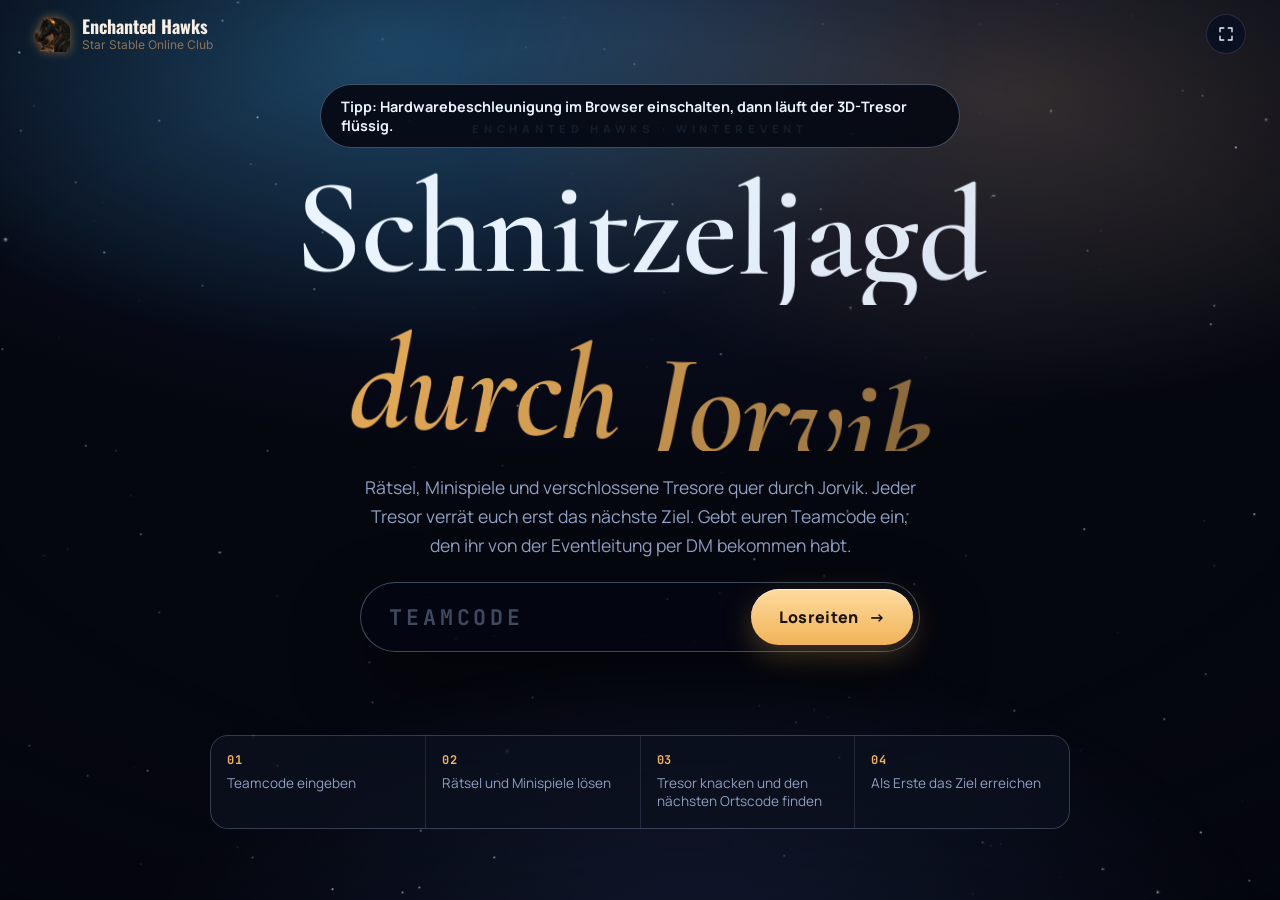
==== commit 477b6a62: "fix(game): make hidden falcon findable and redraw falcon shape - New falcon silhouette with broad po" ====
--- a/docs/index.html
+++ b/docs/index.html
@@ -68,7 +68,7 @@
       </symbol>
       <symbol id="lock" viewBox="0 0 24 24"><path fill="currentColor" d="M7 10V7a5 5 0 0 1 10 0v3h1.5A1.5 1.5 0 0 1 20 11.5v9a1.5 1.5 0 0 1-1.5 1.5h-13A1.5 1.5 0 0 1 4 20.5v-9A1.5 1.5 0 0 1 5.5 10H7zm2 0h6V7a3 3 0 0 0-6 0v3z"/></symbol>
       <symbol id="check" viewBox="0 0 24 24"><path fill="none" stroke="currentColor" stroke-width="3" stroke-linecap="round" stroke-linejoin="round" d="M5 12.5l4.5 4.5L19 7.5"/></symbol>
-      <symbol id="hawk-shape" viewBox="0 0 64 44"><path fill="currentColor" d="M32 14c-3-5-8-8-14-9C11 4 5 6 0 9c6 0 11 2 15 5-5 0-9 2-12 6 6-2 12-2 16 0l5 6 4 14 4-14 5-6c4-2 10-2 16 0-3-4-7-6-12-6 4-3 9-5 15-5-5-3-11-5-18-4-6 1-11 4-14 9z"/></symbol>
+      <symbol id="hawk-shape" viewBox="0 0 64 44"><path fill="currentColor" d="M32 3C33.6 3.5 34.4 5 34.4 6.6L34.8 10.4C42 7 52 5 63 6L58 9.8L59.6 11.6L54 12.8L55.4 14.9L49.6 15.6L50.6 17.8L44.2 18.2L44.4 20L37 20.4L37.8 30.8L35 32.6L32 31L29 32.6L26.2 30.8L27 20.4L19.6 20L19.8 18.2L13.4 17.8L14.4 15.6L8.6 14.9L10 12.8L4.4 11.6L6 9.8L1 6C12 5 22 7 29.2 10.4L29.6 6.6C29.6 5 30.4 3.5 32 3Z"/></symbol>
     </defs>
   </svg>
 
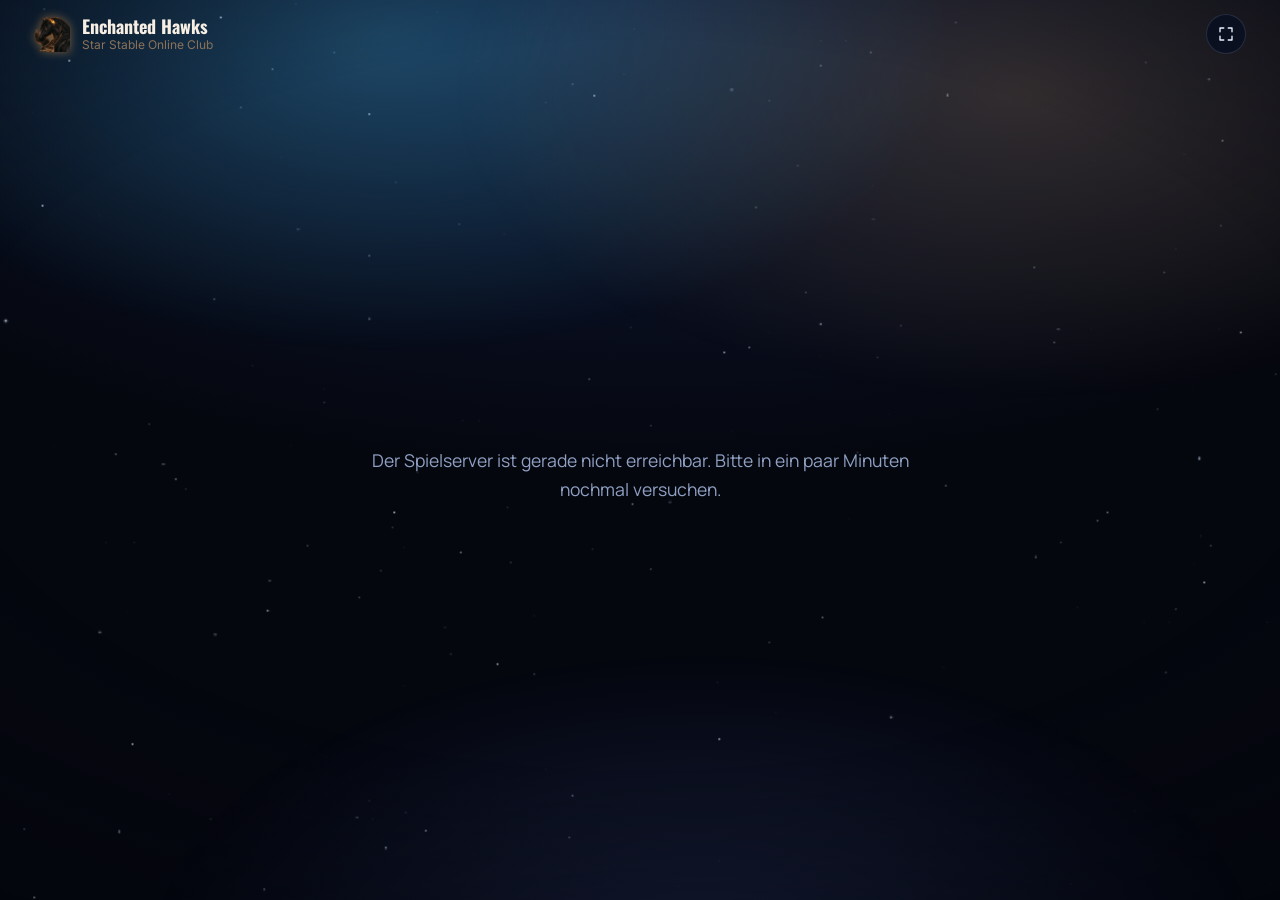
==== commit 9b3bcecd: "feat: live admin area and server-side anti-cheat backend - PHP + SQLite game server (server/api.php)" ====
--- a/docs/index.html
+++ b/docs/index.html
@@ -73,7 +73,6 @@
   </svg>
 
   <script src="vendor/gsap.min.js"></script>
-  <script src="data.js"></script>
   <script src="games.js"></script>
   <script type="module" src="app.js"></script>
 </body>
--- a/docs/style.css
+++ b/docs/style.css
@@ -289,6 +289,16 @@
 .tile { position: absolute; width: calc(100% / 3); height: calc(100% / 3); border: 1px solid rgba(5,8,18,.9); background-repeat: no-repeat; background-size: 300% 300%; cursor: pointer; transition: left .22s var(--ease), top .22s var(--ease); border-radius: 6px; padding: 0; }
 .tile:focus-visible { outline: 2px solid var(--ice); z-index: 2; }
 .slide.solved .tile { border-color: transparent; border-radius: 0; cursor: default; }
+.slide-wrap { display: flex; gap: 22px; align-items: center; justify-content: center; flex-wrap: wrap; }
+.slide-wrap .slide { margin: 0; flex: 0 1 420px; }
+.slide-side { display: flex; flex-direction: column; gap: 12px; align-items: center; width: min(190px, 100%); text-align: center; }
+.slide-side[hidden] { display: none; }
+.slide-help { margin: 0; font-size: .8rem; color: var(--muted); line-height: 1.45; }
+.tile { cursor: default; }
+.tile.movable { cursor: pointer; box-shadow: inset 0 0 0 2px rgba(143, 220, 255, .75); }
+.tile.movable:hover { box-shadow: inset 0 0 0 3px var(--ice); filter: brightness(1.12); }
+.tile.hint { animation: tilehint 1s ease-in-out 3; box-shadow: inset 0 0 0 4px var(--gold-2); z-index: 3; }
+@keyframes tilehint { 50% { filter: brightness(1.45); transform: scale(.94); } }
 
 @media (prefers-reduced-motion: reduce) {
   *, *::before, *::after { animation-duration: .01ms !important; transition-duration: .01ms !important; }
